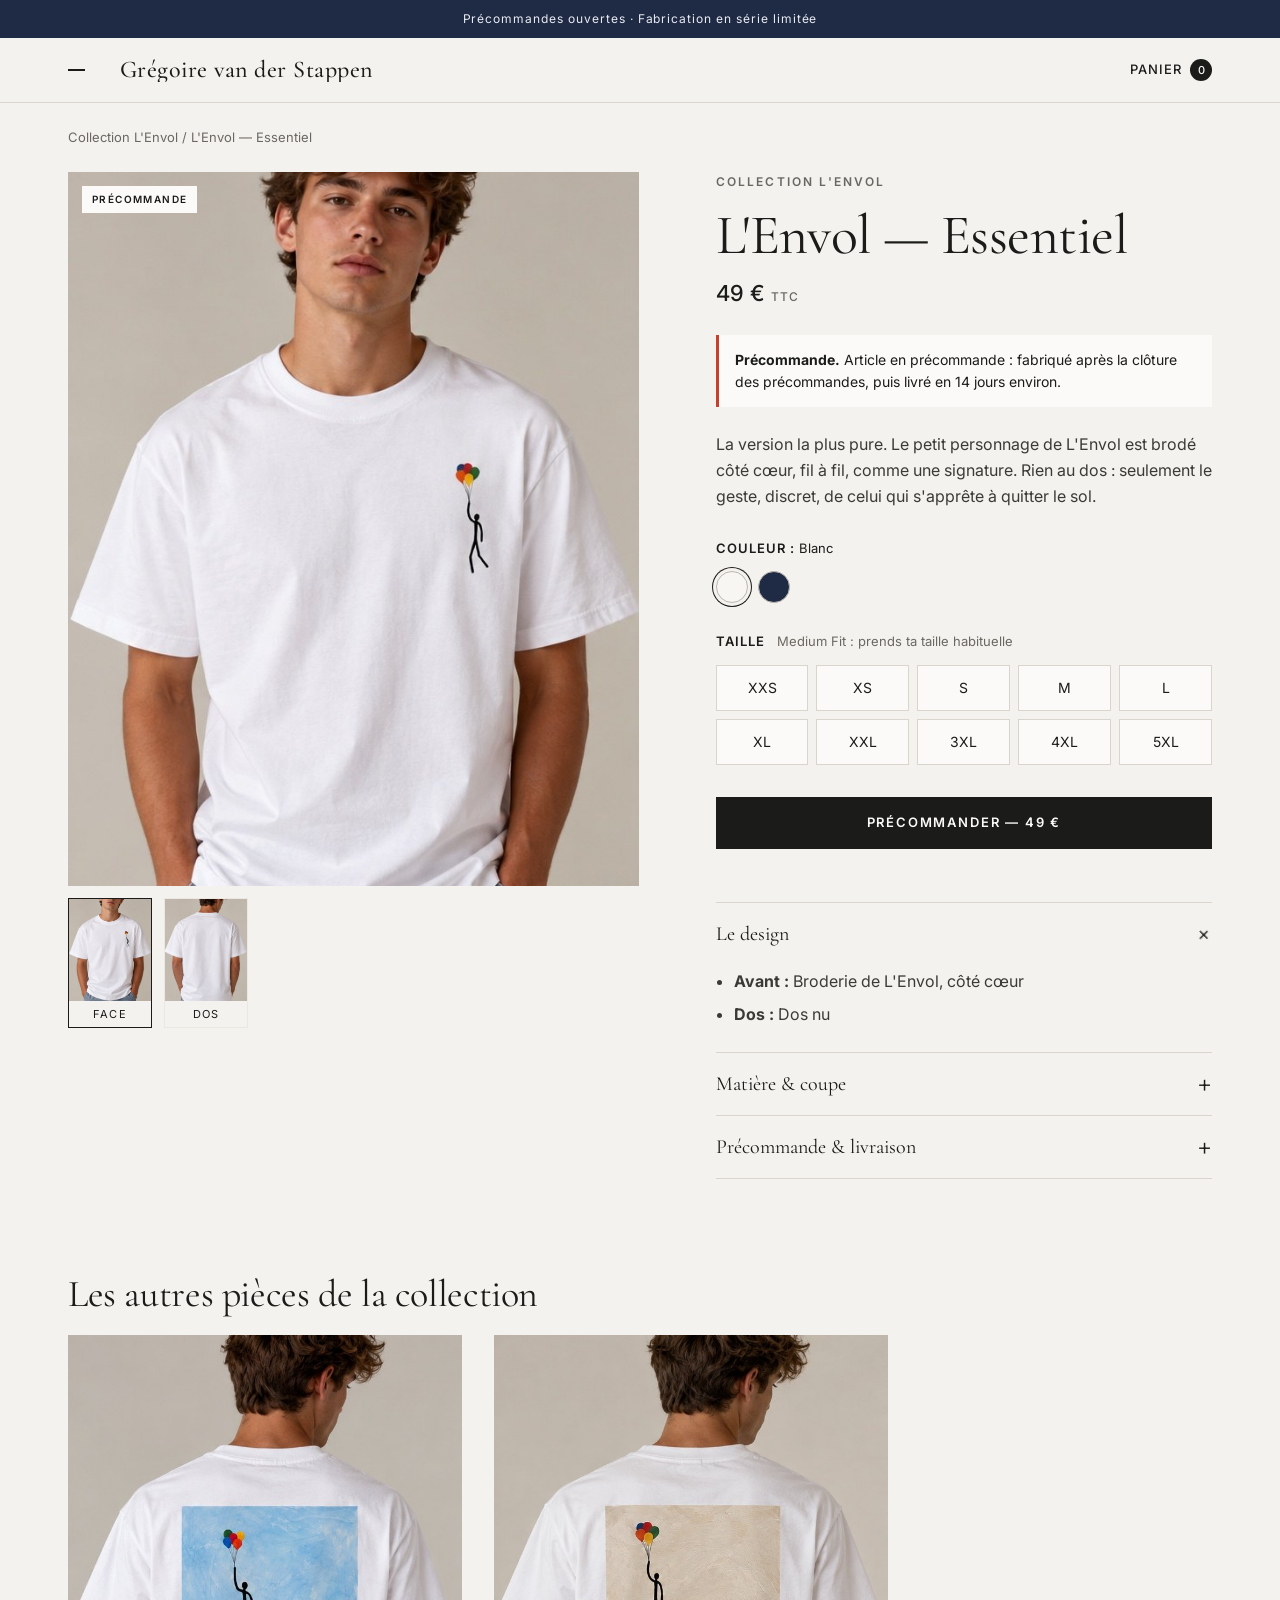
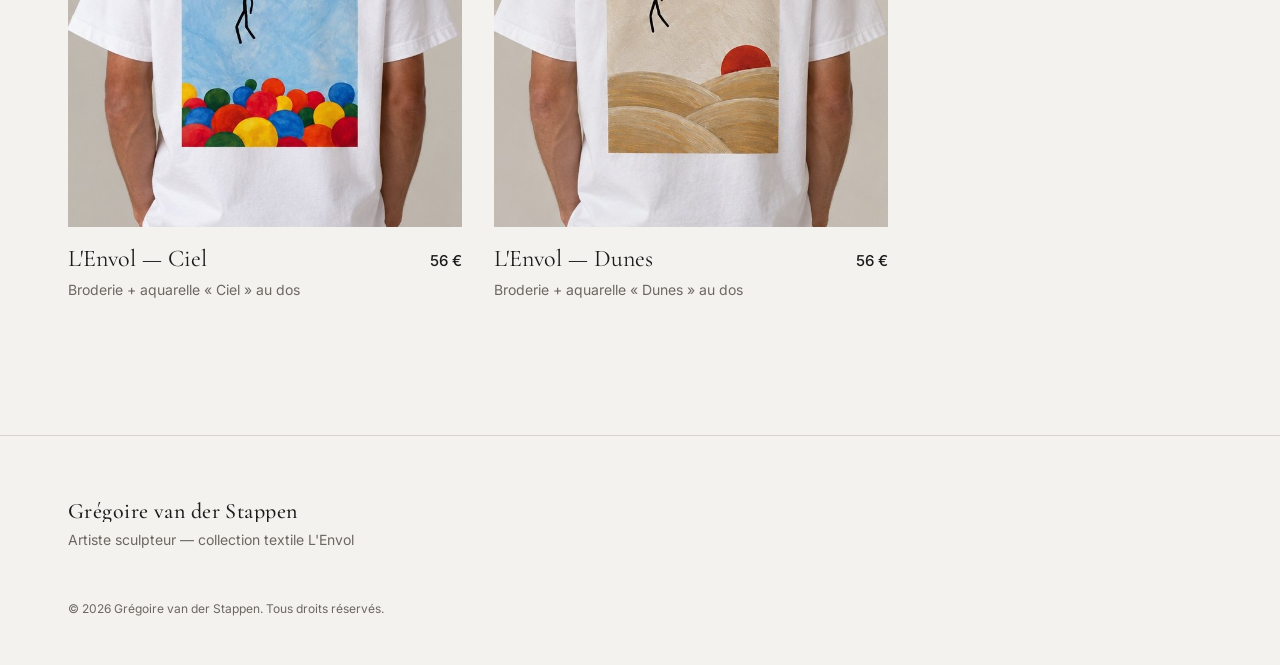
==== produit.html @ 0e26f1e7 "Collection textile L'Envol : menu à trois barres, pages collection et produit, précommande via Shopi" ====
<!doctype html>
<html lang="fr">
<head>
  <meta charset="utf-8">
  <meta name="viewport" content="width=device-width, initial-scale=1">
  <title>L'Envol — Collection textile | Grégoire van der Stappen</title>
  <meta name="description" content="T-shirt L'Envol de Grégoire van der Stappen : broderie à l'avant, coton biologique et recyclé, en précommande.">
  <link rel="preconnect" href="https://fonts.googleapis.com">
  <link rel="preconnect" href="https://fonts.gstatic.com" crossorigin>
  <link href="https://fonts.googleapis.com/css2?family=Cormorant+Garamond:ital,wght@0,400;0,500;1,400&family=Inter:wght@400;500;600&display=swap" rel="stylesheet">
  <link rel="stylesheet" href="assets/css/style.css">
</head>
<body>

<main>
  <div class="container">
    <nav class="crumbs" aria-label="Fil d'Ariane">
      <a href="index.html">Collection L'Envol</a> <span aria-hidden="true">/</span> <span id="crumb-name"></span>
    </nav>
  </div>
  <section class="container product" id="product"></section>

  <section class="container more">
    <h2 class="title title--small">Les autres pièces de la collection</h2>
    <div class="grid grid--small" id="more"></div>
  </section>
</main>

<script src="assets/js/config.js"></script>
<script src="assets/js/products.js"></script>
<script src="assets/js/common.js"></script>
<script src="assets/js/product.js"></script>
</body>
</html>
---- assets/css/style.css ----
/* ==========================================================================
   Grégoire van der Stappen — Collection textile L'Envol
   ========================================================================== */

:root {
  --bg: #f4f2ee;
  --surface: #ebe8e2;
  --paper: #fbfaf8;
  --ink: #1b1b1a;
  --muted: #6b6862;
  --line: #d9d5cd;
  --navy: #1f2a44;
  --sun: #c8402b;

  --serif: "Cormorant Garamond", "Times New Roman", serif;
  --sans: "Inter", system-ui, -apple-system, "Segoe UI", sans-serif;

  --gutter: clamp(16px, 4vw, 48px);
  --max: 1240px;
  --header-h: 64px;
  --ease: cubic-bezier(.2, .7, .2, 1);
}

*, *::before, *::after { box-sizing: border-box; }

html { scroll-behavior: smooth; -webkit-text-size-adjust: 100%; }
@media (prefers-reduced-motion: reduce) {
  html { scroll-behavior: auto; }
  *, *::before, *::after { transition: none !important; animation: none !important; }
}

body {
  margin: 0;
  background: var(--bg);
  color: var(--ink);
  font: 400 16px/1.65 var(--sans);
  -webkit-font-smoothing: antialiased;
  overflow-x: hidden;
}
body.menu-open, body.cart-open { overflow: hidden; }

img { display: block; max-width: 100%; height: auto; }
a { color: inherit; }
button { font: inherit; color: inherit; cursor: pointer; }
button:disabled { cursor: not-allowed; }
:focus-visible { outline: 2px solid var(--ink); outline-offset: 3px; }

.container { width: 100%; max-width: var(--max); margin: 0 auto; padding: 0 var(--gutter); }
.container--narrow { max-width: 820px; }

/* ---------- Typographie ---------- */

.eyebrow {
  margin: 0 0 14px;
  font-size: 12px;
  font-weight: 600;
  letter-spacing: .18em;
  text-transform: uppercase;
  color: var(--muted);
}
.display {
  margin: 0;
  font: 400 clamp(64px, 11vw, 148px)/.9 var(--serif);
  letter-spacing: -.02em;
}
.title {
  margin: 0 0 20px;
  font: 400 clamp(34px, 4.6vw, 56px)/1.05 var(--serif);
  letter-spacing: -.01em;
}
.title em { font-style: italic; color: var(--muted); }
.title--small { font-size: clamp(28px, 3vw, 38px); }
.lead { font-size: clamp(17px, 1.5vw, 19px); color: #3c3a36; max-width: 34em; }

/* ---------- Boutons ---------- */

.btn {
  display: inline-flex;
  align-items: center;
  justify-content: center;
  gap: 8px;
  min-height: 52px;
  padding: 0 30px;
  border: 1px solid var(--ink);
  border-radius: 0;
  background: var(--ink);
  color: var(--paper);
  font-size: 13px;
  font-weight: 600;
  letter-spacing: .14em;
  text-transform: uppercase;
  text-decoration: none;
  transition: background .25s var(--ease), color .25s var(--ease);
}
.btn:hover:not(:disabled) { background: transparent; color: var(--ink); }
.btn:disabled { background: var(--line); border-color: var(--line); color: var(--muted); }
.btn--full { width: 100%; }

.link-arrow {
  font-size: 14px;
  font-weight: 500;
  text-decoration: none;
  border-bottom: 1px solid currentColor;
  padding-bottom: 2px;
}
.link-arrow::after { content: " →"; }

/* ---------- Bandeau précommande ---------- */

.banner {
  padding: 9px var(--gutter);
  background: var(--navy);
  color: #e9ecf3;
  font-size: 12px;
  letter-spacing: .08em;
  text-align: center;
}

/* ---------- En-tête & menu à trois barres ---------- */

.site-header {
  position: sticky;
  top: 0;
  z-index: 50;
  background: rgba(244, 242, 238, .92);
  backdrop-filter: saturate(1.4) blur(10px);
  -webkit-backdrop-filter: saturate(1.4) blur(10px);
  border-bottom: 1px solid var(--line);
}
.site-header__inner {
  display: flex;
  align-items: center;
  gap: 18px;
  height: var(--header-h);
  max-width: var(--max);
  margin: 0 auto;
  padding: 0 var(--gutter);
}
.brand {
  font: 500 clamp(19px, 2.2vw, 24px)/1 var(--serif);
  letter-spacing: .02em;
  text-decoration: none;
  white-space: nowrap;
  overflow: hidden;
  text-overflow: ellipsis;
}
.brand--small { font-size: 22px; margin: 0 0 6px; }

.burger {
  display: inline-flex;
  flex-direction: column;
  justify-content: center;
  gap: 5px;
  width: 44px;
  height: 44px;
  margin-left: -10px;
  padding: 0 10px;
  border: 0;
  background: none;
  flex: none;
}
.burger span {
  display: block;
  height: 1.5px;
  background: var(--ink);
  transition: transform .3s var(--ease), opacity .2s;
}
.burger span:nth-child(2) { width: 70%; }
.burger:hover span:nth-child(2) { width: 100%; }

.cart-btn {
  margin-left: auto;
  display: inline-flex;
  align-items: center;
  gap: 8px;
  min-height: 44px;
  padding: 0;
  border: 0;
  background: none;
  font-size: 13px;
  font-weight: 500;
  letter-spacing: .08em;
  text-transform: uppercase;
  flex: none;
}
.cart-count {
  display: inline-grid;
  place-items: center;
  min-width: 22px;
  height: 22px;
  padding: 0 6px;
  border-radius: 11px;
  background: var(--ink);
  color: var(--paper);
  font-size: 11px;
  letter-spacing: 0;
}

/* Panneaux latéraux (menu à gauche, panier à droite) */
.menu, .drawer { position: fixed; inset: 0; z-index: 100; }
.menu__backdrop, .drawer__backdrop {
  position: absolute;
  inset: 0;
  background: rgba(27, 27, 26, .35);
  opacity: 0;
  transition: opacity .35s var(--ease);
}
.menu__panel, .drawer__panel {
  position: absolute;
  top: 0;
  bottom: 0;
  display: flex;
  flex-direction: column;
  width: min(440px, 100%);
  background: var(--paper);
  transition: transform .4s var(--ease);
}
.menu__panel { left: 0; padding: 22px var(--gutter) 40px; transform: translateX(-100%); }
.drawer__panel { right: 0; transform: translateX(100%); }
.is-open .menu__backdrop, .is-open .drawer__backdrop { opacity: 1; }
.is-open .menu__panel, .is-open .drawer__panel { transform: none; }

.menu__close {
  width: 44px;
  height: 44px;
  margin-left: -10px;
  border: 0;
  background: none;
  font-size: 32px;
  line-height: 1;
  font-weight: 300;
}
.menu__eyebrow { margin: 28px 0 18px; font-size: 12px; letter-spacing: .18em; text-transform: uppercase; color: var(--muted); }
.menu__list { list-style: none; margin: 0; padding: 0; }
.menu__list li {
  border-bottom: 1px solid var(--line);
  opacity: 0;
  transform: translateX(-14px);
  transition: opacity .4s var(--ease), transform .4s var(--ease);
  transition-delay: calc(var(--i) * 40ms + 80ms);
}
.is-open .menu__list li { opacity: 1; transform: none; }
.menu__list a {
  display: flex;
  align-items: center;
  gap: 12px;
  padding: 14px 0;
  font: 400 clamp(28px, 6vw, 36px)/1.1 var(--serif);
  text-decoration: none;
  transition: padding .25s var(--ease), color .25s;
}
.menu__list a:hover { padding-left: 8px; }
.menu__list a[aria-current="page"] { font-style: italic; }
.pill {
  padding: 3px 8px;
  border: 1px solid var(--sun);
  color: var(--sun);
  font: 600 10px/1.2 var(--sans);
  letter-spacing: .12em;
  text-transform: uppercase;
}
.menu__social { margin-top: auto; padding-top: 24px; font-size: 14px; }

/* ---------- Ouverture ---------- */

.hero {
  display: grid;
  grid-template-columns: 1.05fr 1fr;
  min-height: calc(100vh - var(--header-h) - 36px);
  min-height: calc(100svh - var(--header-h) - 36px);
}
.hero__media { position: relative; background: var(--surface); overflow: hidden; }
.hero__media img {
  position: absolute;
  inset: 0;
  width: 100%;
  height: 100%;
  object-fit: cover;
  object-position: center 40%;
  animation: slowzoom 18s var(--ease) both;
}
@keyframes slowzoom { from { transform: scale(1.06); } to { transform: none; } }
.hero__text {
  display: flex;
  flex-direction: column;
  justify-content: center;
  padding: 64px clamp(24px, 6vw, 96px);
}
.hero__text .lead { margin: 28px 0 36px; }
.hero__actions { display: flex; flex-wrap: wrap; align-items: center; gap: 28px; }
.hero__note { margin: 32px 0 0; font-size: 13px; color: var(--muted); }

/* ---------- Sections ---------- */

section { scroll-margin-top: var(--header-h); }
.story, .collection, .preorder, .material, .faq { padding: clamp(80px, 11vw, 150px) 0; }

.section-head { max-width: 640px; margin: 0 0 clamp(40px, 6vw, 72px); }
.section-head__sub { color: #3c3a36; font-size: 17px; margin: 0; }

/* Histoire */
.story { background: var(--paper); }
.story__grid { display: grid; grid-template-columns: 1fr 1fr; gap: clamp(40px, 8vw, 120px); align-items: center; }
.story__text p { max-width: 32em; color: #3c3a36; }
.story__text .title + p { margin-top: 28px; }
.signature { margin-top: 32px; font: italic 400 24px/1 var(--serif); color: var(--ink) !important; }
.story__media img { aspect-ratio: 4 / 5; width: 100%; object-fit: cover; object-position: 60% 30%; }
.story__media figcaption { margin-top: 12px; font-size: 13px; color: var(--muted); }

/* Grille produits */
.grid { display: grid; grid-template-columns: repeat(3, 1fr); gap: clamp(16px, 2.5vw, 32px); }
.grid--small { grid-template-columns: repeat(2, 1fr); max-width: 820px; }

.card { display: block; text-decoration: none; }
.card__media {
  position: relative;
  display: block;
  aspect-ratio: 4 / 5;
  overflow: hidden;
  background: var(--surface);
}
.card__media img {
  position: absolute;
  inset: 0;
  width: 100%;
  height: 100%;
  object-fit: cover;
  object-position: center 30%;
  transition: opacity .5s var(--ease), transform .8s var(--ease);
}
.card__back { opacity: 0; }
@media (hover: hover) {
  .card:hover .card__back { opacity: 1; }
  .card:hover .card__media img { transform: scale(1.03); }
}
.tag {
  position: absolute;
  top: 14px;
  left: 14px;
  padding: 5px 10px;
  background: var(--paper);
  font-size: 10px;
  font-weight: 600;
  letter-spacing: .14em;
  text-transform: uppercase;
}
.card__body { display: block; padding: 18px 0 0; }
.card__row { display: flex; justify-content: space-between; align-items: baseline; gap: 12px; }
.card__name { margin: 0; font: 400 24px/1.15 var(--serif); }
.card__name a { text-decoration: none; }
.card__price { margin: 0; font-size: 15px; font-weight: 500; white-space: nowrap; }
.card__tag { display: block; margin: 4px 0 14px; font-size: 14px; color: var(--muted); }

.swatches { display: flex; gap: 10px; }
.swatch {
  width: 22px;
  height: 22px;
  padding: 0;
  border-radius: 50%;
  border: 1px solid #bdb8ae;
  background: var(--sw);
  box-shadow: 0 0 0 3px var(--bg), 0 0 0 3px transparent;
  transition: box-shadow .2s;
}
.swatch.is-active { box-shadow: 0 0 0 3px var(--bg), 0 0 0 4px var(--ink); }
.swatches--lg .swatch { width: 32px; height: 32px; }

/* Précommande */
.preorder { background: var(--navy); color: #eef0f5; }
.preorder .eyebrow, .preorder .section-head__sub { color: #b9c0d0; }
.preorder .section-head__sub strong { color: #fff; }
.steps {
  list-style: none;
  display: grid;
  grid-template-columns: repeat(3, 1fr);
  gap: 0;
  margin: 0;
  padding: 0;
  border-top: 1px solid rgba(255, 255, 255, .18);
}
.step { padding: 32px 32px 8px 0; }
.step + .step { padding-left: 32px; border-left: 1px solid rgba(255, 255, 255, .18); }
.step__num { font: italic 400 22px/1 var(--serif); color: #e2725b; }
.step h3 { margin: 16px 0 10px; font: 400 30px/1.1 var(--serif); }
.step p { margin: 0; color: #c8cede; font-size: 15px; }
.preorder__why {
  max-width: 640px;
  margin: 64px 0 0;
  font: italic 400 clamp(20px, 2.2vw, 26px)/1.4 var(--serif);
  color: #fff;
}

/* Matière */
.material__grid { display: grid; grid-template-columns: 1fr 1.1fr; gap: clamp(40px, 8vw, 120px); align-items: start; }
.material__grid > div:first-child p { color: #3c3a36; max-width: 30em; }
.specs { border-top: 1px solid var(--line); }
.specs h3, .specs dt {
  margin: 0 0 10px;
  font-size: 12px;
  font-weight: 600;
  letter-spacing: .18em;
  text-transform: uppercase;
  color: var(--muted);
}
.specs__top { display: flex; flex-wrap: wrap; gap: 24px 56px; margin: 0; padding: 28px 0; border-bottom: 1px solid var(--line); }
.specs dd { margin: 0; font-size: 18px; font-weight: 500; }
.specs__block { padding: 28px 0; border-bottom: 1px solid var(--line); }
.specs__block ul { list-style: none; margin: 0; padding: 0; }
.specs__block li { padding: 5px 0; font-size: 17px; }

/* FAQ */
.faq { background: var(--paper); }
.faq__list details, .acc details { border-bottom: 1px solid var(--line); }
.faq__list details:first-child { border-top: 1px solid var(--line); }
.faq summary, .acc summary {
  display: flex;
  justify-content: space-between;
  align-items: center;
  gap: 16px;
  padding: 22px 0;
  list-style: none;
  cursor: pointer;
  font: 400 22px/1.3 var(--serif);
}
.faq summary::-webkit-details-marker, .acc summary::-webkit-details-marker { display: none; }
.faq summary::after, .acc summary::after { content: "+"; font: 300 24px/1 var(--sans); transition: transform .25s var(--ease); }
details[open] > summary::after { transform: rotate(45deg); }
.faq details p { margin: 0 0 24px; color: #3c3a36; max-width: 40em; }

/* ---------- Fiche produit ---------- */

.crumbs { padding: 24px 0; font-size: 13px; color: var(--muted); }
.crumbs a { text-decoration: none; }
.crumbs a:hover { text-decoration: underline; }

.product { display: grid; grid-template-columns: 1.15fr 1fr; gap: clamp(32px, 6vw, 88px); align-items: start; padding-bottom: 96px; }
.gallery { position: sticky; top: calc(var(--header-h) + 16px); }
.gallery__main { position: relative; aspect-ratio: 4 / 5; background: var(--surface); overflow: hidden; }
.gallery__main img { width: 100%; height: 100%; object-fit: cover; object-position: center 30%; }
.gallery__thumbs { display: flex; gap: 12px; margin-top: 12px; }
.gallery__thumbs button { position: relative; width: 84px; padding: 0; border: 1px solid transparent; background: var(--surface); }
.gallery__thumbs button[aria-pressed="true"] { border-color: var(--ink); }
.gallery__thumbs img { aspect-ratio: 4 / 5; width: 100%; object-fit: cover; }
.gallery__thumbs span { display: block; padding: 4px 0; font-size: 11px; letter-spacing: .1em; text-transform: uppercase; background: var(--bg); }

.buy .title { margin-bottom: 10px; }
.buy__price { margin: 0 0 24px; font-size: 22px; font-weight: 500; }
.buy__price span { font-size: 12px; color: var(--muted); letter-spacing: .1em; }
.notice {
  padding: 14px 16px;
  border-left: 3px solid var(--sun);
  background: var(--paper);
  font-size: 14px;
  line-height: 1.55;
}
.buy__desc { margin: 24px 0 8px; color: #3c3a36; }

.opt { margin: 28px 0 0; padding: 0; border: 0; }
.opt legend { margin-bottom: 12px; padding: 0; font-size: 13px; font-weight: 600; letter-spacing: .08em; text-transform: uppercase; }
.opt legend span { font-weight: 400; letter-spacing: 0; text-transform: none; }
.opt__hint { margin-left: 8px; color: var(--muted); font-size: 13px; }
.sizes { display: grid; grid-template-columns: repeat(5, 1fr); gap: 8px; }
.size {
  min-height: 46px;
  border: 1px solid var(--line);
  background: var(--paper);
  font-size: 14px;
  transition: border-color .2s, background .2s, color .2s;
}
.size:hover { border-color: var(--ink); }
.size[aria-pressed="true"] { background: var(--ink); border-color: var(--ink); color: var(--paper); }

#add { margin-top: 32px; }
.buy__error, .drawer__error { min-height: 1.4em; margin: 10px 0 0; font-size: 14px; color: var(--sun); }

.acc { margin-top: 24px; border-top: 1px solid var(--line); }
.acc summary { font-size: 20px; padding: 18px 0; }
.acc ul { margin: 0 0 22px; padding-left: 18px; color: #3c3a36; }
.acc li { padding: 3px 0; }
.acc p { margin: 0 0 22px; color: #3c3a36; }

.more { padding-bottom: 120px; }

/* ---------- Panier ---------- */

.drawer__head { display: flex; justify-content: space-between; align-items: center; padding: 14px 24px; border-bottom: 1px solid var(--line); }
.drawer__head h2 { margin: 0; font: 400 28px/1 var(--serif); }
.drawer__head .menu__close { margin: 0 -10px 0 0; }
.drawer__body { flex: 1; overflow-y: auto; padding: 8px 24px; }
.drawer__empty { color: var(--muted); padding: 24px 0; }
.drawer__foot { padding: 20px 24px 24px; border-top: 1px solid var(--line); }
.drawer__foot:empty { display: none; }
.drawer__notice { margin: 0 0 16px; font-size: 13px; line-height: 1.5; color: #3c3a36; padding-left: 12px; border-left: 3px solid var(--sun); }
.drawer__total { display: flex; justify-content: space-between; font-size: 17px; font-weight: 600; }
.drawer__small { margin: 4px 0 16px; font-size: 12px; color: var(--muted); }

.line { display: grid; grid-template-columns: 72px 1fr auto; gap: 16px; padding: 18px 0; border-bottom: 1px solid var(--line); }
.line img { width: 72px; height: 90px; object-fit: cover; background: var(--surface); }
.line__name { margin: 0; font: 400 19px/1.2 var(--serif); }
.line__meta { margin: 2px 0 10px; font-size: 13px; color: var(--muted); }
.line__price { margin: 0; font-weight: 500; }
.qty { display: inline-flex; align-items: center; border: 1px solid var(--line); }
.qty button { width: 32px; height: 32px; border: 0; background: none; }
.qty span { min-width: 24px; text-align: center; font-size: 14px; }

/* ---------- Pied de page ---------- */

.site-footer { padding: 64px 0 40px; border-top: 1px solid var(--line); font-size: 14px; color: var(--muted); }
.site-footer__inner { max-width: var(--max); margin: 0 auto; padding: 0 var(--gutter); }
.site-footer p { margin: 0 0 6px; }
.site-footer .brand { color: var(--ink); }
.site-footer__links { display: flex; flex-wrap: wrap; gap: 20px; margin-top: 16px !important; }
.site-footer__copy { margin-top: 32px !important; font-size: 12px; }

/* ---------- Apparition au défilement ---------- */

.reveal { opacity: 0; transform: translateY(18px); transition: opacity .9s var(--ease), transform .9s var(--ease); }
.reveal.is-visible { opacity: 1; transform: none; }
.grid .reveal:nth-child(2) { transition-delay: .1s; }
.grid .reveal:nth-child(3) { transition-delay: .2s; }
.steps .reveal:nth-child(2) { transition-delay: .1s; }
.steps .reveal:nth-child(3) { transition-delay: .2s; }

/* ---------- Tablette & mobile ---------- */

@media (max-width: 960px) {
  .hero { grid-template-columns: 1fr; min-height: 0; }
  .hero__media { aspect-ratio: 4 / 5; max-height: 78vh; width: 100%; }
  .hero__text { padding: 48px var(--gutter) 64px; }
  .story__grid, .material__grid, .product { grid-template-columns: 1fr; }
  .story__media { order: -1; }
  .grid { grid-template-columns: repeat(2, 1fr); }
  .gallery { position: static; }
}

@media (max-width: 640px) {
  :root { --header-h: 58px; }
  .grid, .grid--small { grid-template-columns: 1fr; }
  .steps { grid-template-columns: 1fr; }
  .step, .step + .step { padding: 28px 0; border-left: 0; }
  .step + .step { border-top: 1px solid rgba(255, 255, 255, .18); }
  .cart-btn { font-size: 0; gap: 0; }
  .cart-btn::before {
    content: "";
    width: 20px;
    height: 20px;
    margin-right: 6px;
    background: currentColor;
    -webkit-mask: url("data:image/svg+xml,%3Csvg xmlns='http://www.w3.org/2000/svg' viewBox='0 0 24 24' fill='none' stroke='black' stroke-width='1.5'%3E%3Cpath d='M6 7h12l-1 13H7L6 7z'/%3E%3Cpath d='M9 7a3 3 0 0 1 6 0'/%3E%3C/svg%3E") center / contain no-repeat;
            mask: url("data:image/svg+xml,%3Csvg xmlns='http://www.w3.org/2000/svg' viewBox='0 0 24 24' fill='none' stroke='black' stroke-width='1.5'%3E%3Cpath d='M6 7h12l-1 13H7L6 7z'/%3E%3Cpath d='M9 7a3 3 0 0 1 6 0'/%3E%3C/svg%3E") center / contain no-repeat;
  }
  .cart-count { font-size: 11px; }
  .sizes { grid-template-columns: repeat(5, 1fr); }
  .specs__top { gap: 20px 36px; }
}
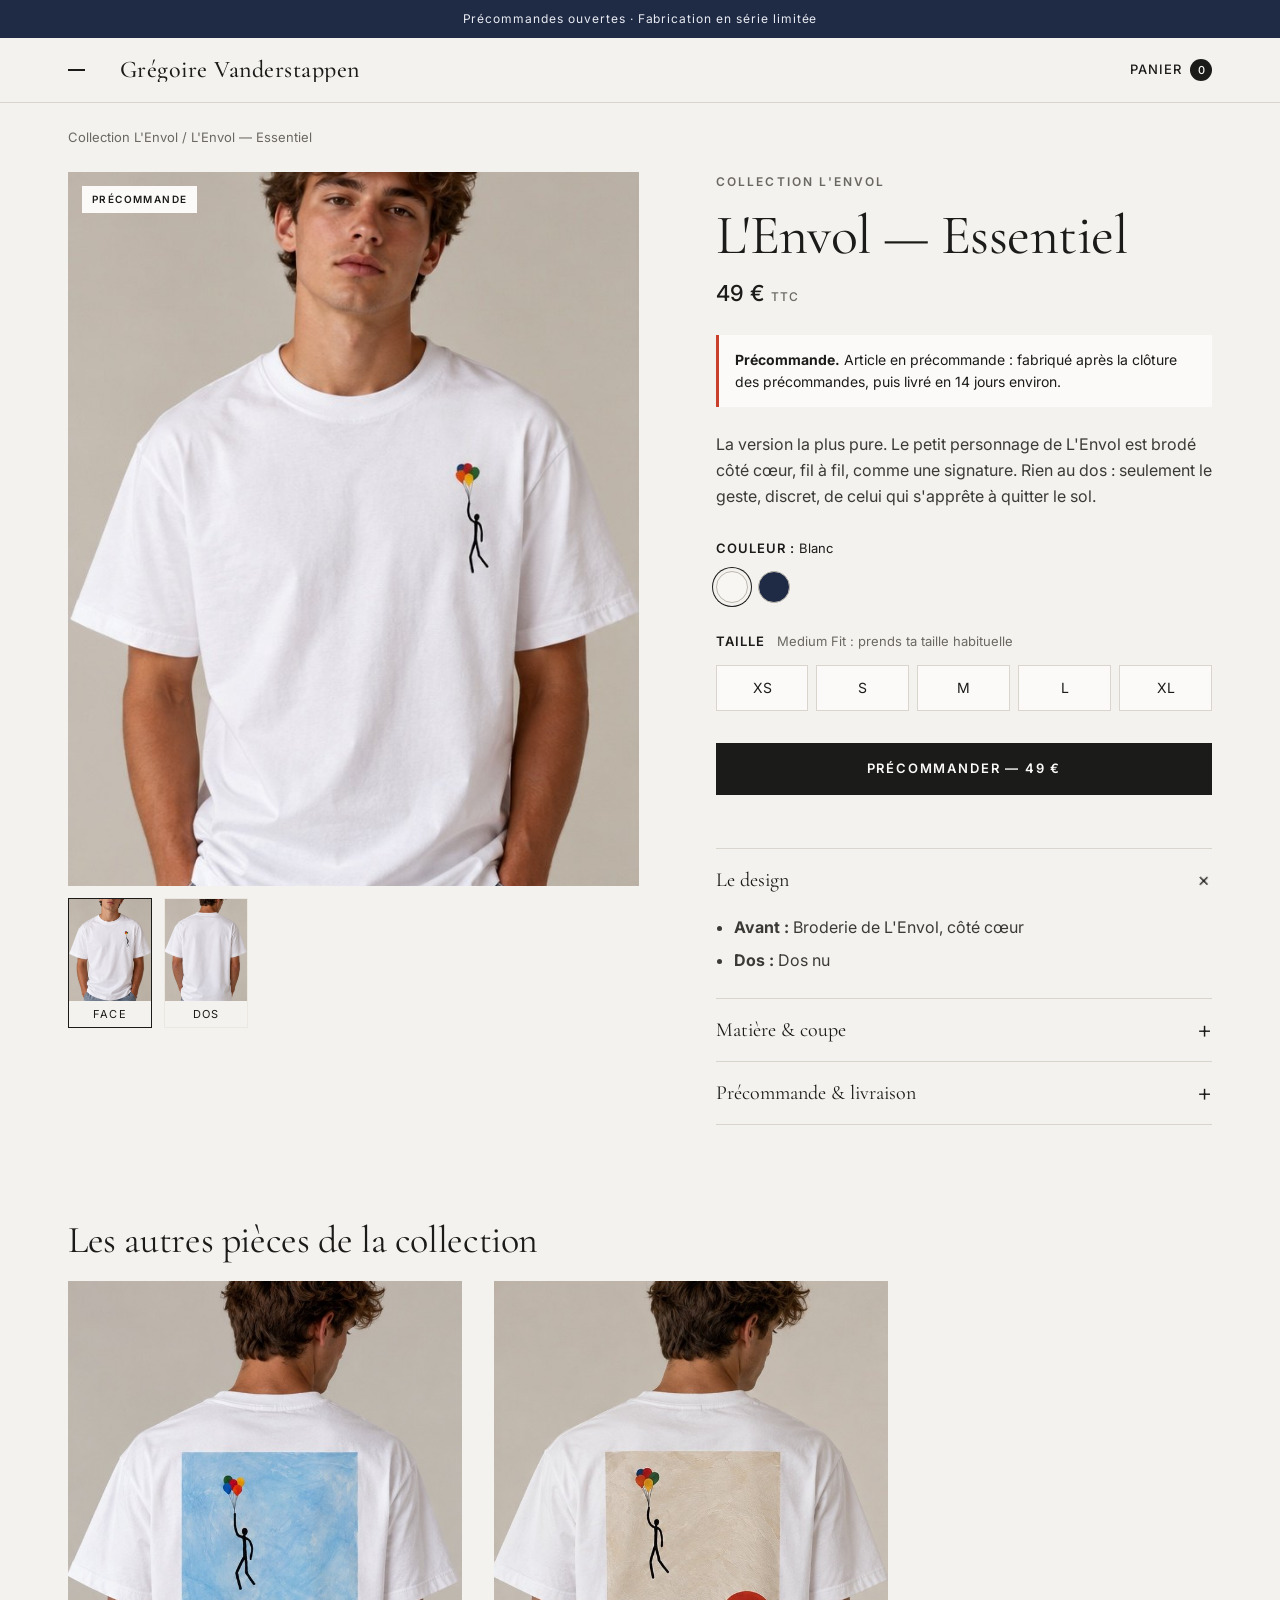
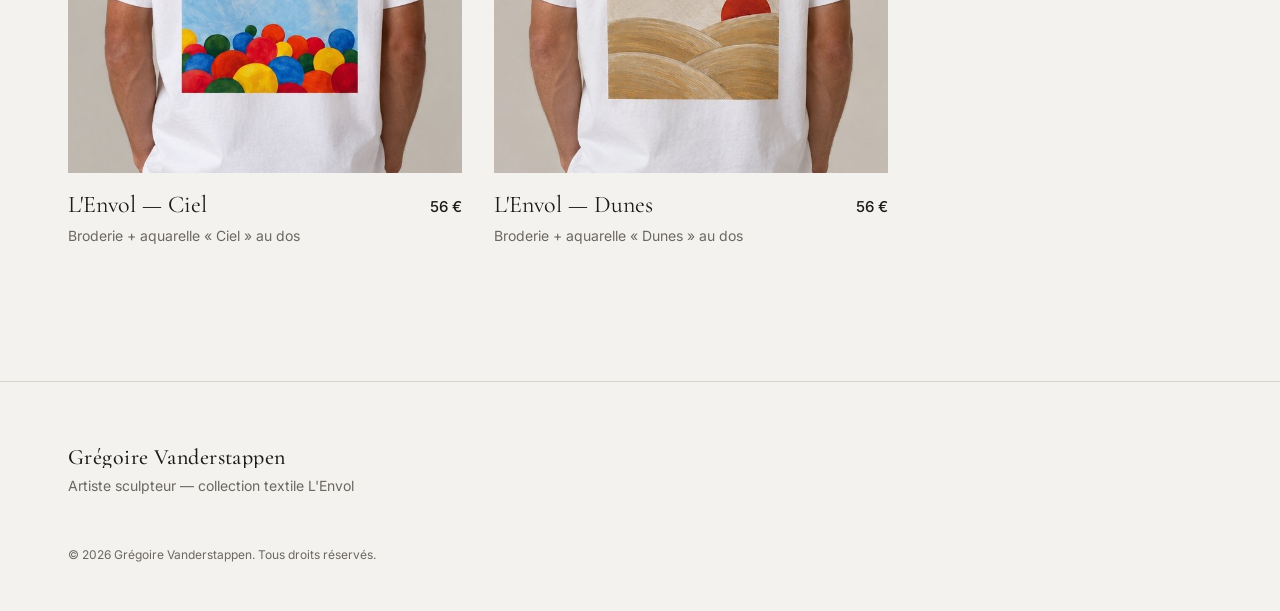
==== commit 5fe25a0d: "Nom de l'artiste : Grégoire Vanderstappen Co-Authored-By: Claude Opus 5.5 <noreply@anthropic.com> Cl" ====
--- a/produit.html
+++ b/produit.html
@@ -3,8 +3,8 @@
 <head>
   <meta charset="utf-8">
   <meta name="viewport" content="width=device-width, initial-scale=1">
-  <title>L'Envol — Collection textile | Grégoire van der Stappen</title>
-  <meta name="description" content="T-shirt L'Envol de Grégoire van der Stappen : broderie à l'avant, coton biologique et recyclé, en précommande.">
+  <title>L'Envol — Collection textile | Grégoire Vanderstappen</title>
+  <meta name="description" content="T-shirt L'Envol de Grégoire Vanderstappen : broderie à l'avant, coton biologique et recyclé, en précommande.">
   <link rel="preconnect" href="https://fonts.googleapis.com">
   <link rel="preconnect" href="https://fonts.gstatic.com" crossorigin>
   <link href="https://fonts.googleapis.com/css2?family=Cormorant+Garamond:ital,wght@0,400;0,500;1,400&family=Inter:wght@400;500;600&display=swap" rel="stylesheet">
--- a/assets/css/style.css
+++ b/assets/css/style.css
@@ -1,5 +1,5 @@
 /* ==========================================================================
-   Grégoire van der Stappen — Collection textile L'Envol
+   Grégoire Vanderstappen — Collection textile L'Envol
    ========================================================================== */
 
 :root {
@@ -120,7 +120,7 @@
 
 .site-header {
   position: sticky;
-  top: 0;
+  top: env(safe-area-inset-top, 0px);
   z-index: 50;
   background: rgba(244, 242, 238, .92);
   backdrop-filter: saturate(1.4) blur(10px);
@@ -266,8 +266,7 @@
 .hero {
   display: grid;
   grid-template-columns: 1.05fr 1fr;
-  min-height: calc(100vh - var(--header-h) - 36px);
-  min-height: calc(100svh - var(--header-h) - 36px);
+  min-height: clamp(520px, 78vh, 820px);
 }
 .hero__media { position: relative; background: var(--surface); overflow: hidden; }
 .hero__media img {
@@ -514,7 +513,7 @@
 
 /* ---------- Apparition au défilement ---------- */
 
-.reveal { opacity: 0; transform: translateY(18px); transition: opacity .9s var(--ease), transform .9s var(--ease); }
+.reveal { transform: translateY(14px); transition: transform .9s var(--ease); }
 .reveal.is-visible { opacity: 1; transform: none; }
 .grid .reveal:nth-child(2) { transition-delay: .1s; }
 .grid .reveal:nth-child(3) { transition-delay: .2s; }
